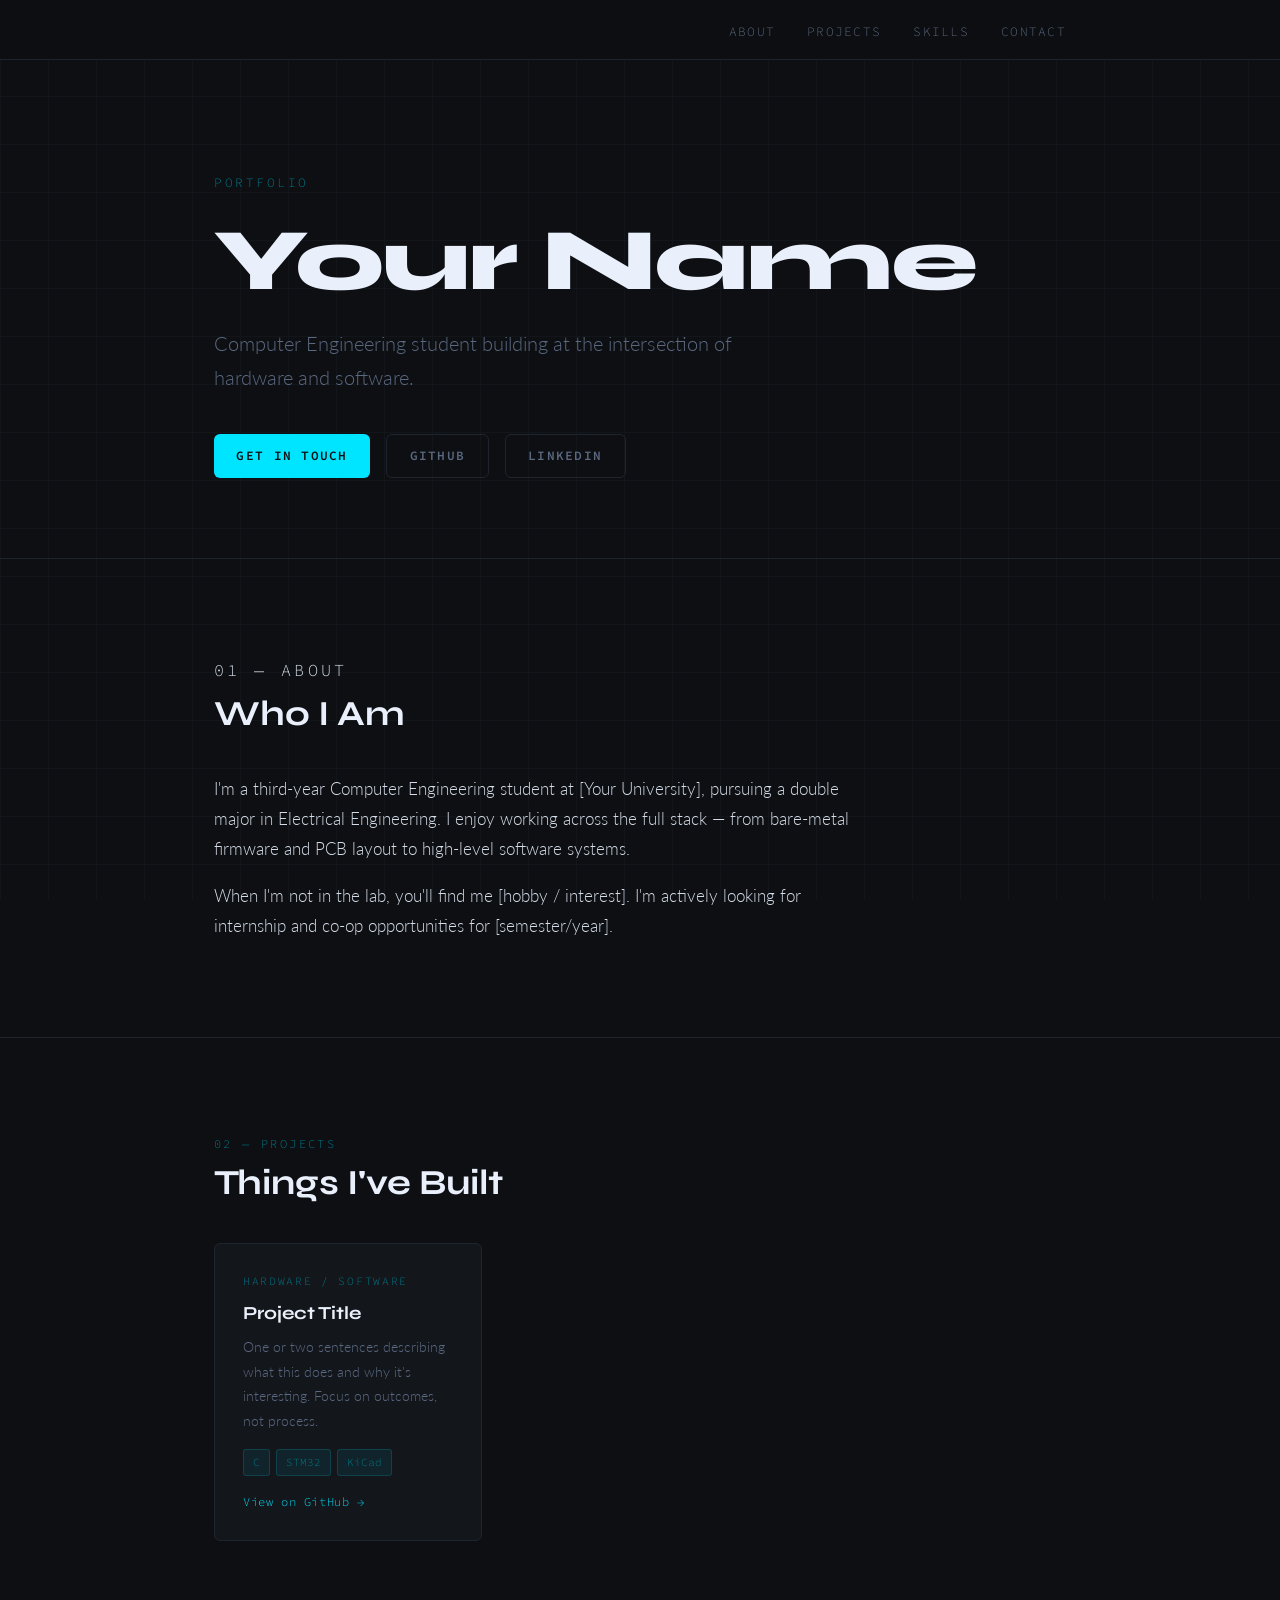
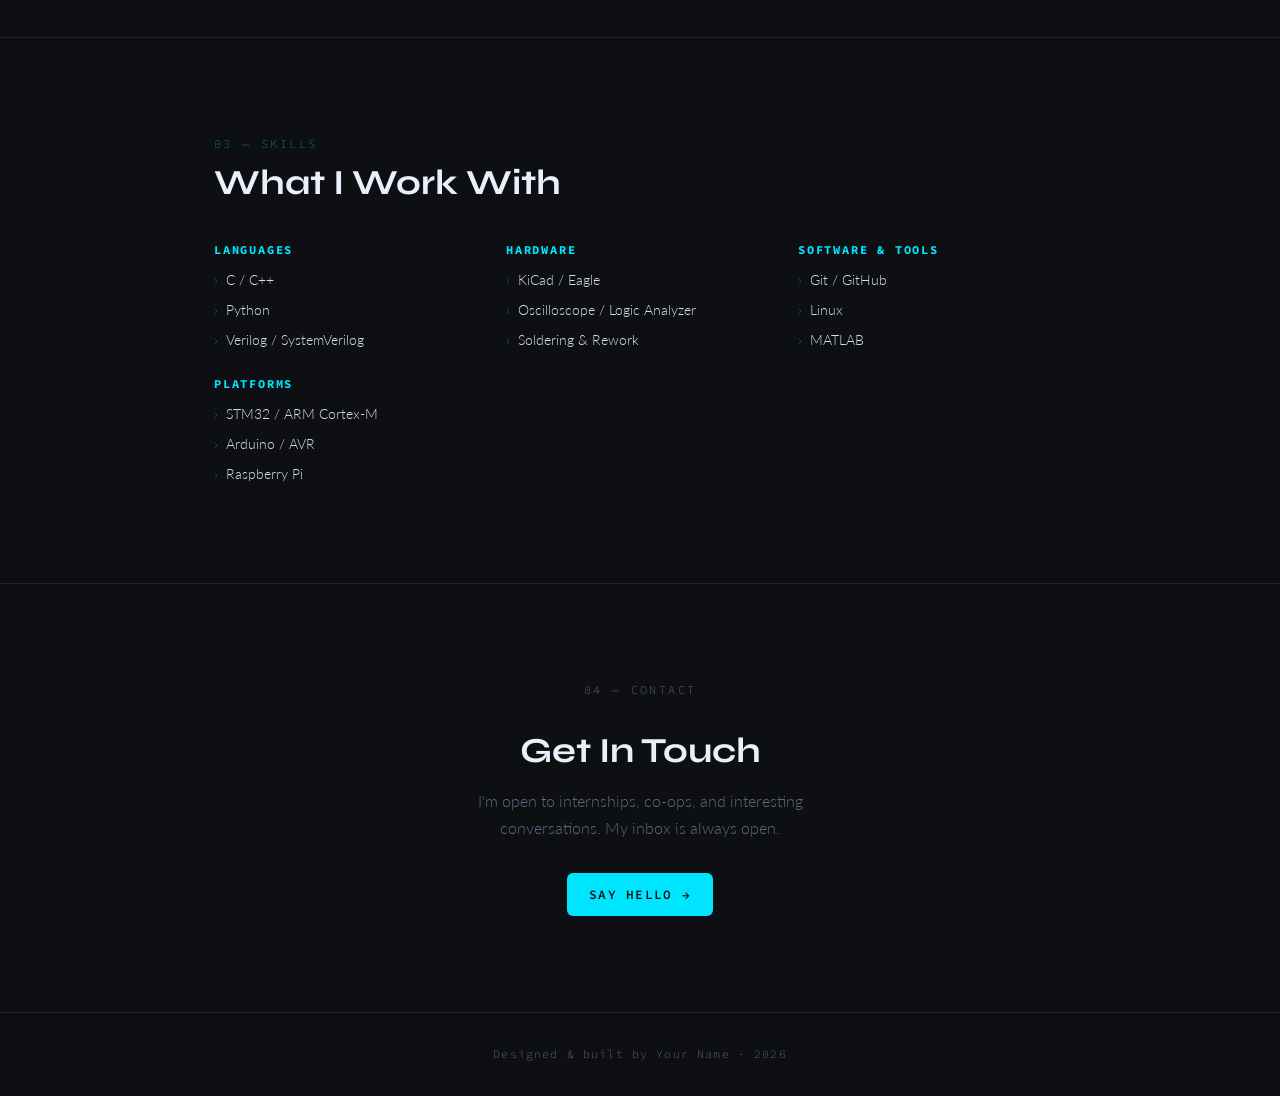
==== index.html @ cd5ce245 "first commit" ====
<!DOCTYPE html>
<html lang="en">
<head>
  <meta charset="UTF-8" />
  <meta name="viewport" content="width=device-width, initial-scale=1.0" />
  <title>Your Name — Portfolio</title>
  <meta name="description" content="Portfolio of [Your Name], Computer Engineering student." />

  <!-- Fonts: Syne (display) + Source Code Pro (mono accents) + Lato (body) -->
  <link rel="preconnect" href="https://fonts.googleapis.com" />
  <link rel="preconnect" href="https://fonts.gstatic.com" crossorigin />
  <link href="https://fonts.googleapis.com/css2?family=Syne:wght@700;800&family=Source+Code+Pro:wght@400;600&family=Lato:wght@300;400;700&display=swap" rel="stylesheet" />

  <style>
    /* ─── Design Tokens ──────────────────────────────────────────── */
    :root {
      --bg:          #0d0f12;
      --bg-card:     #13161b;
      --border:      #1f2530;
      --accent:      #00e5ff;
      --accent-dim:  #007a8a;
      --text:        #d4dce8;
      --text-muted:  #5a6880;
      --text-head:   #eaf0fb;

      --font-display: 'Syne', sans-serif;
      --font-mono:    'Source Code Pro', monospace;
      --font-body:    'Lato', sans-serif;

      --radius:  6px;
      --gap:     2rem;
      --section: 6rem;
    }

    /* ─── Reset & Base ───────────────────────────────────────────── */
    *, *::before, *::after { box-sizing: border-box; margin: 0; padding: 0; }

    html { scroll-behavior: smooth; }

    body {
      background-color: var(--bg);
      color: var(--text);
      font-family: var(--font-body);
      font-weight: 300;
      font-size: 1rem;
      line-height: 1.7;
      -webkit-font-smoothing: antialiased;
    }

    /* Subtle grid texture */
    body::before {
      content: '';
      position: fixed;
      inset: 0;
      background-image:
        linear-gradient(var(--border) 1px, transparent 1px),
        linear-gradient(90deg, var(--border) 1px, transparent 1px);
      background-size: 48px 48px;
      opacity: 0.35;
      pointer-events: none;
      z-index: 0;
    }

    main, header, footer, nav { position: relative; z-index: 1; }

    a { color: var(--accent); text-decoration: none; transition: opacity 0.2s; }
    a:hover { opacity: 0.75; }

    h1, h2, h3 {
      font-family: var(--font-display);
      color: var(--text-head);
      line-height: 1.1;
    }

    code, .mono {
      font-family: var(--font-mono);
      font-size: 0.85em;
      color: var(--accent);
    }

    img { max-width: 100%; display: block; }

    /* ─── Layout Helpers ─────────────────────────────────────────── */
    .container {
      max-width: 900px;
      margin: 0 auto;
      padding: 0 1.5rem;
    }

    section {
      padding: var(--section) 0;
      border-bottom: 1px solid var(--border);
    }

    .section-label {
      font-family: var(--font-mono);
      font-size: 0.75rem;
      letter-spacing: 0.2em;
      text-transform: uppercase;
      color: var(--accent-dim);
      margin-bottom: 0.6rem;
    }

    .section-title {
      font-size: clamp(1.6rem, 4vw, 2.2rem);
      margin-bottom: 2.5rem;
    }

    /* ─── Navigation ─────────────────────────────────────────────── */
    nav {
      position: sticky;
      top: 0;
      z-index: 100;
      border-bottom: 1px solid var(--border);
      background: rgba(13, 15, 18, 0.88);
      backdrop-filter: blur(12px);
    }

    .nav-inner {
      display: flex;
      align-items: center;
      justify-content: space-between;
      max-width: 900px;
      margin: 0 auto;
      padding: 1rem 1.5rem;
    }

    .nav-logo {
      font-family: var(--font-mono);
      font-size: 0.9rem;
      color: var(--accent);
      font-weight: 600;
      letter-spacing: 0.05em;
    }

    .nav-links {
      display: flex;
      gap: 2rem;
      list-style: none;
    }

    .nav-links a {
      font-family: var(--font-mono);
      font-size: 0.8rem;
      color: var(--text-muted);
      letter-spacing: 0.1em;
      text-transform: uppercase;
      transition: color 0.2s;
    }

    .nav-links a:hover { color: var(--accent); opacity: 1; }

    /* ─── Hero ───────────────────────────────────────────────────── */
    #hero {
      padding: 7rem 0 5rem;
      border-bottom: 1px solid var(--border);
    }

    .hero-eyebrow {
      font-family: var(--font-mono);
      font-size: 0.8rem;
      letter-spacing: 0.2em;
      text-transform: uppercase;
      color: var(--accent-dim);
      margin-bottom: 1.2rem;
    }

    .hero-name {
      font-size: clamp(3rem, 10vw, 5.5rem);
      font-weight: 800;
      letter-spacing: -0.02em;
      color: var(--text-head);
      margin-bottom: 1rem;
    }

    .hero-tagline {
      font-size: clamp(1rem, 2.5vw, 1.25rem);
      color: var(--text-muted);
      max-width: 520px;
      margin-bottom: 2.5rem;
      font-weight: 300;
    }

    .hero-links {
      display: flex;
      flex-wrap: wrap;
      gap: 1rem;
    }

    .btn {
      display: inline-flex;
      align-items: center;
      gap: 0.4rem;
      font-family: var(--font-mono);
      font-size: 0.8rem;
      font-weight: 600;
      letter-spacing: 0.1em;
      text-transform: uppercase;
      padding: 0.65rem 1.4rem;
      border-radius: var(--radius);
      transition: background 0.2s, color 0.2s, opacity 0.2s;
    }

    .btn-primary {
      background: var(--accent);
      color: var(--bg);
    }

    .btn-primary:hover { opacity: 0.85; }

    .btn-outline {
      border: 1px solid var(--border);
      color: var(--text-muted);
      background: transparent;
    }

    .btn-outline:hover { border-color: var(--accent); color: var(--accent); opacity: 1; }

    /* ─── About ──────────────────────────────────────────────────── */
    #about p {
      max-width: 640px;
      font-size: 1.05rem;
      line-height: 1.8;
      color: var(--text);
    }

    #about p + p { margin-top: 1rem; }

    /* ─── Projects ───────────────────────────────────────────────── */
    .projects-grid {
      display: grid;
      grid-template-columns: repeat(auto-fill, minmax(260px, 1fr));
      gap: 1.5rem;
    }

    .project-card {
      background: var(--bg-card);
      border: 1px solid var(--border);
      border-radius: var(--radius);
      padding: 1.75rem;
      display: flex;
      flex-direction: column;
      gap: 0.75rem;
      transition: border-color 0.2s, transform 0.2s;
    }

    .project-card:hover {
      border-color: var(--accent-dim);
      transform: translateY(-3px);
    }

    .project-type {
      font-family: var(--font-mono);
      font-size: 0.7rem;
      letter-spacing: 0.15em;
      text-transform: uppercase;
      color: var(--accent-dim);
    }

    .project-title {
      font-family: var(--font-display);
      font-size: 1.15rem;
      color: var(--text-head);
    }

    .project-desc {
      font-size: 0.9rem;
      color: var(--text-muted);
      flex: 1;
    }

    .tag-list {
      display: flex;
      flex-wrap: wrap;
      gap: 0.4rem;
      margin-top: 0.25rem;
    }

    .tag {
      font-family: var(--font-mono);
      font-size: 0.68rem;
      padding: 0.2rem 0.55rem;
      border-radius: 3px;
      background: rgba(0, 229, 255, 0.07);
      border: 1px solid rgba(0, 229, 255, 0.15);
      color: var(--accent-dim);
    }

    .project-link {
      font-family: var(--font-mono);
      font-size: 0.75rem;
      color: var(--accent);
      letter-spacing: 0.05em;
      margin-top: 0.25rem;
    }

    /* ─── Skills ─────────────────────────────────────────────────── */
    .skills-grid {
      display: grid;
      grid-template-columns: repeat(auto-fill, minmax(200px, 1fr));
      gap: 1.5rem;
    }

    .skill-group h3 {
      font-family: var(--font-mono);
      font-size: 0.75rem;
      letter-spacing: 0.15em;
      text-transform: uppercase;
      color: var(--accent);
      margin-bottom: 0.75rem;
    }

    .skill-group ul {
      list-style: none;
      display: flex;
      flex-direction: column;
      gap: 0.35rem;
    }

    .skill-group li {
      font-size: 0.9rem;
      color: var(--text);
      padding-left: 0.75rem;
      position: relative;
    }

    .skill-group li::before {
      content: '›';
      position: absolute;
      left: 0;
      color: var(--accent-dim);
    }

    /* ─── Contact ────────────────────────────────────────────────── */
    #contact {
      border-bottom: none;
      text-align: center;
    }

    #contact .section-title { margin-bottom: 1rem; }

    #contact p {
      color: var(--text-muted);
      margin-bottom: 2rem;
      max-width: 420px;
      margin-left: auto;
      margin-right: auto;
    }

    /* ─── Footer ─────────────────────────────────────────────────── */
    footer {
      text-align: center;
      padding: 2rem 1.5rem;
      border-top: 1px solid var(--border);
    }

    footer p {
      font-family: var(--font-mono);
      font-size: 0.72rem;
      color: var(--text-muted);
      letter-spacing: 0.1em;
    }

    /* ─── Fade-in Animation ──────────────────────────────────────── */
    .fade-in {
      opacity: 0;
      transform: translateY(18px);
      animation: fadeUp 0.6s ease forwards;
    }

    @keyframes fadeUp {
      to { opacity: 1; transform: translateY(0); }
    }

    .fade-in:nth-child(1) { animation-delay: 0.05s; }
    .fade-in:nth-child(2) { animation-delay: 0.15s; }
    .fade-in:nth-child(3) { animation-delay: 0.25s; }
    .fade-in:nth-child(4) { animation-delay: 0.35s; }

    /* ─── Responsive ─────────────────────────────────────────────── */
    @media (max-width: 600px) {
      .nav-links { display: none; }
      #hero { padding: 5rem 0 3rem; }
    }
  </style>
</head>

<body>

  <!-- ── Navigation ───────────────────────────────────────────────── -->
  <nav>
    <div class="nav-inner">
      <span class="nav-logo"><!-- your initials or handle, e.g. JDS --></span>
      <ul class="nav-links">
        <li><a href="#about">About</a></li>
        <li><a href="#projects">Projects</a></li>
        <li><a href="#skills">Skills</a></li>
        <li><a href="#contact">Contact</a></li>
      </ul>
    </div>
  </nav>

  <main>

    <!-- ── Hero ───────────────────────────────────────────────────── -->
    <section id="hero">
      <div class="container">
        <p class="hero-eyebrow fade-in">Portfolio</p>
        <h1 class="hero-name fade-in">Your Name</h1>
        <p class="hero-tagline fade-in">
          Computer Engineering student building at the intersection of hardware and software.
        </p>
        <div class="hero-links fade-in">
          <a href="mailto:you@email.com" class="btn btn-primary">Get in Touch</a>
          <a href="https://github.com/yourusername" target="_blank" rel="noopener" class="btn btn-outline">GitHub</a>
          <a href="https://linkedin.com/in/yourusername" target="_blank" rel="noopener" class="btn btn-outline">LinkedIn</a>
          <!-- Optional: link to your resume PDF
          <a href="/resume.pdf" target="_blank" class="btn btn-outline">Résumé</a>
          -->
        </div>
      </div>
    </section>

    <!-- ── About ──────────────────────────────────────────────────── -->
    <section id="about">
      <div class="container">
        <p class="section-label">01 — About</p>
        <h2 class="section-title">Who I Am</h2>

        <!-- Replace with your own bio -->
        <p>
          I'm a third-year Computer Engineering student at [Your University], pursuing a double major
          in Electrical Engineering. I enjoy working across the full stack — from bare-metal firmware
          and PCB layout to high-level software systems.
        </p>
        <p>
          When I'm not in the lab, you'll find me [hobby / interest]. I'm actively looking for
          internship and co-op opportunities for [semester/year].
        </p>
      </div>
    </section>

    <!-- ── Projects ───────────────────────────────────────────────── -->
    <section id="projects">
      <div class="container">
        <p class="section-label">02 — Projects</p>
        <h2 class="section-title">Things I've Built</h2>

        <div class="projects-grid">

          <!-- ── Project Card Template ──
               Copy & paste this block for each project.
               project-type: "Hardware", "Software", or "Hardware / Software"
          -->
          <div class="project-card">
            <span class="project-type">Hardware / Software</span>
            <h3 class="project-title">Project Title</h3>
            <p class="project-desc">
              One or two sentences describing what this does and why it's interesting. Focus on
              outcomes, not process.
            </p>
            <div class="tag-list">
              <span class="tag">C</span>
              <span class="tag">STM32</span>
              <span class="tag">KiCad</span>
              <!-- Add more tags as needed -->
            </div>
            <a class="project-link" href="https://github.com/yourusername/repo" target="_blank" rel="noopener">
              View on GitHub →
            </a>
          </div>

          <!-- ── Add more project cards here ── -->

        </div>
      </div>
    </section>

    <!-- ── Skills ─────────────────────────────────────────────────── -->
    <section id="skills">
      <div class="container">
        <p class="section-label">03 — Skills</p>
        <h2 class="section-title">What I Work With</h2>

        <div class="skills-grid">

          <div class="skill-group">
            <h3>Languages</h3>
            <ul>
              <li>C / C++</li>
              <li>Python</li>
              <li>Verilog / SystemVerilog</li>
              <!-- Add more -->
            </ul>
          </div>

          <div class="skill-group">
            <h3>Hardware</h3>
            <ul>
              <li>KiCad / Eagle</li>
              <li>Oscilloscope / Logic Analyzer</li>
              <li>Soldering & Rework</li>
              <!-- Add more -->
            </ul>
          </div>

          <div class="skill-group">
            <h3>Software & Tools</h3>
            <ul>
              <li>Git / GitHub</li>
              <li>Linux</li>
              <li>MATLAB</li>
              <!-- Add more -->
            </ul>
          </div>

          <div class="skill-group">
            <h3>Platforms</h3>
            <ul>
              <li>STM32 / ARM Cortex-M</li>
              <li>Arduino / AVR</li>
              <li>Raspberry Pi</li>
              <!-- Add more -->
            </ul>
          </div>

        </div>
      </div>
    </section>

    <!-- ── Contact ────────────────────────────────────────────────── -->
    <section id="contact">
      <div class="container">
        <p class="section-label">04 — Contact</p>
        <h2 class="section-title">Get In Touch</h2>
        <p>
          I'm open to internships, co-ops, and interesting conversations.
          My inbox is always open.
        </p>
        <a href="mailto:you@email.com" class="btn btn-primary">Say Hello →</a>
      </div>
    </section>

  </main>

  <!-- ── Footer ─────────────────────────────────────────────────── -->
  <footer>
    <p>Designed &amp; built by Your Name · <!-- year auto-updates -->
      <script>document.write(new Date().getFullYear())</script>
    </p>
  </footer>

</body>
</html>
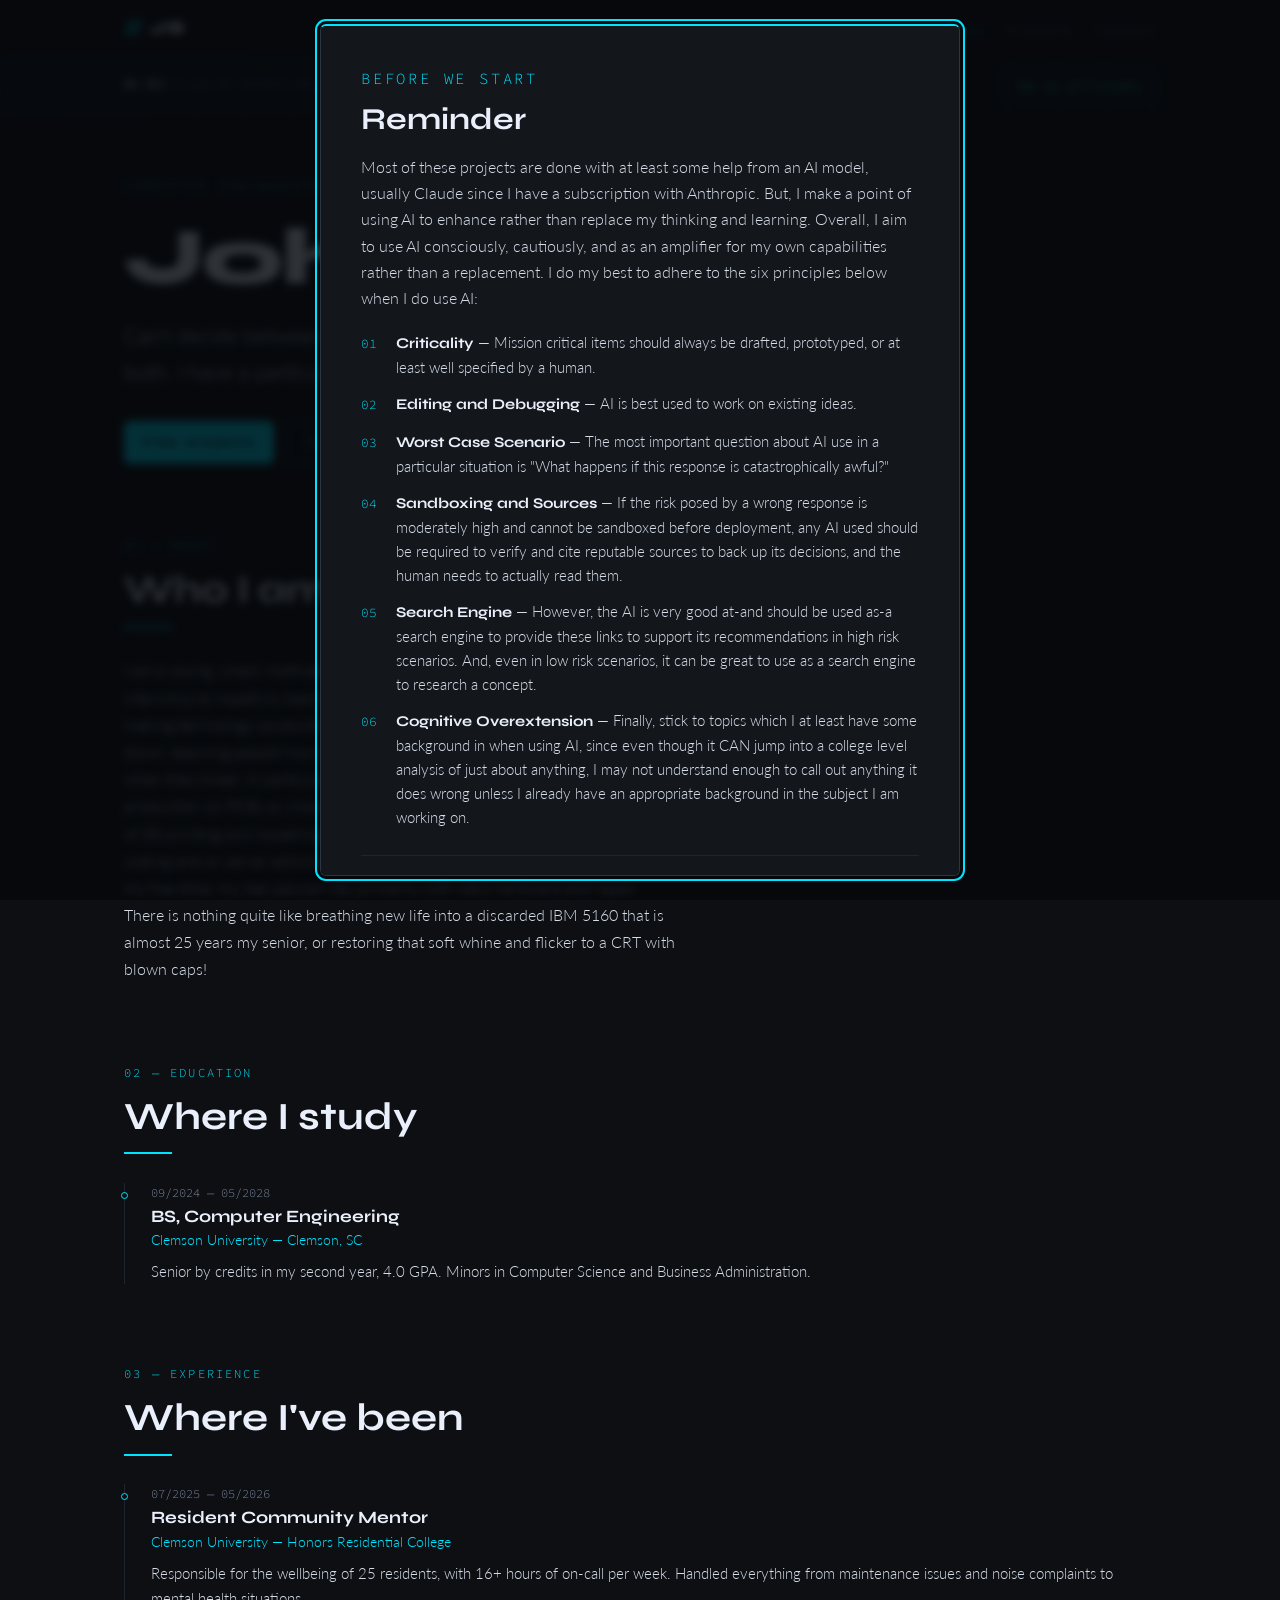
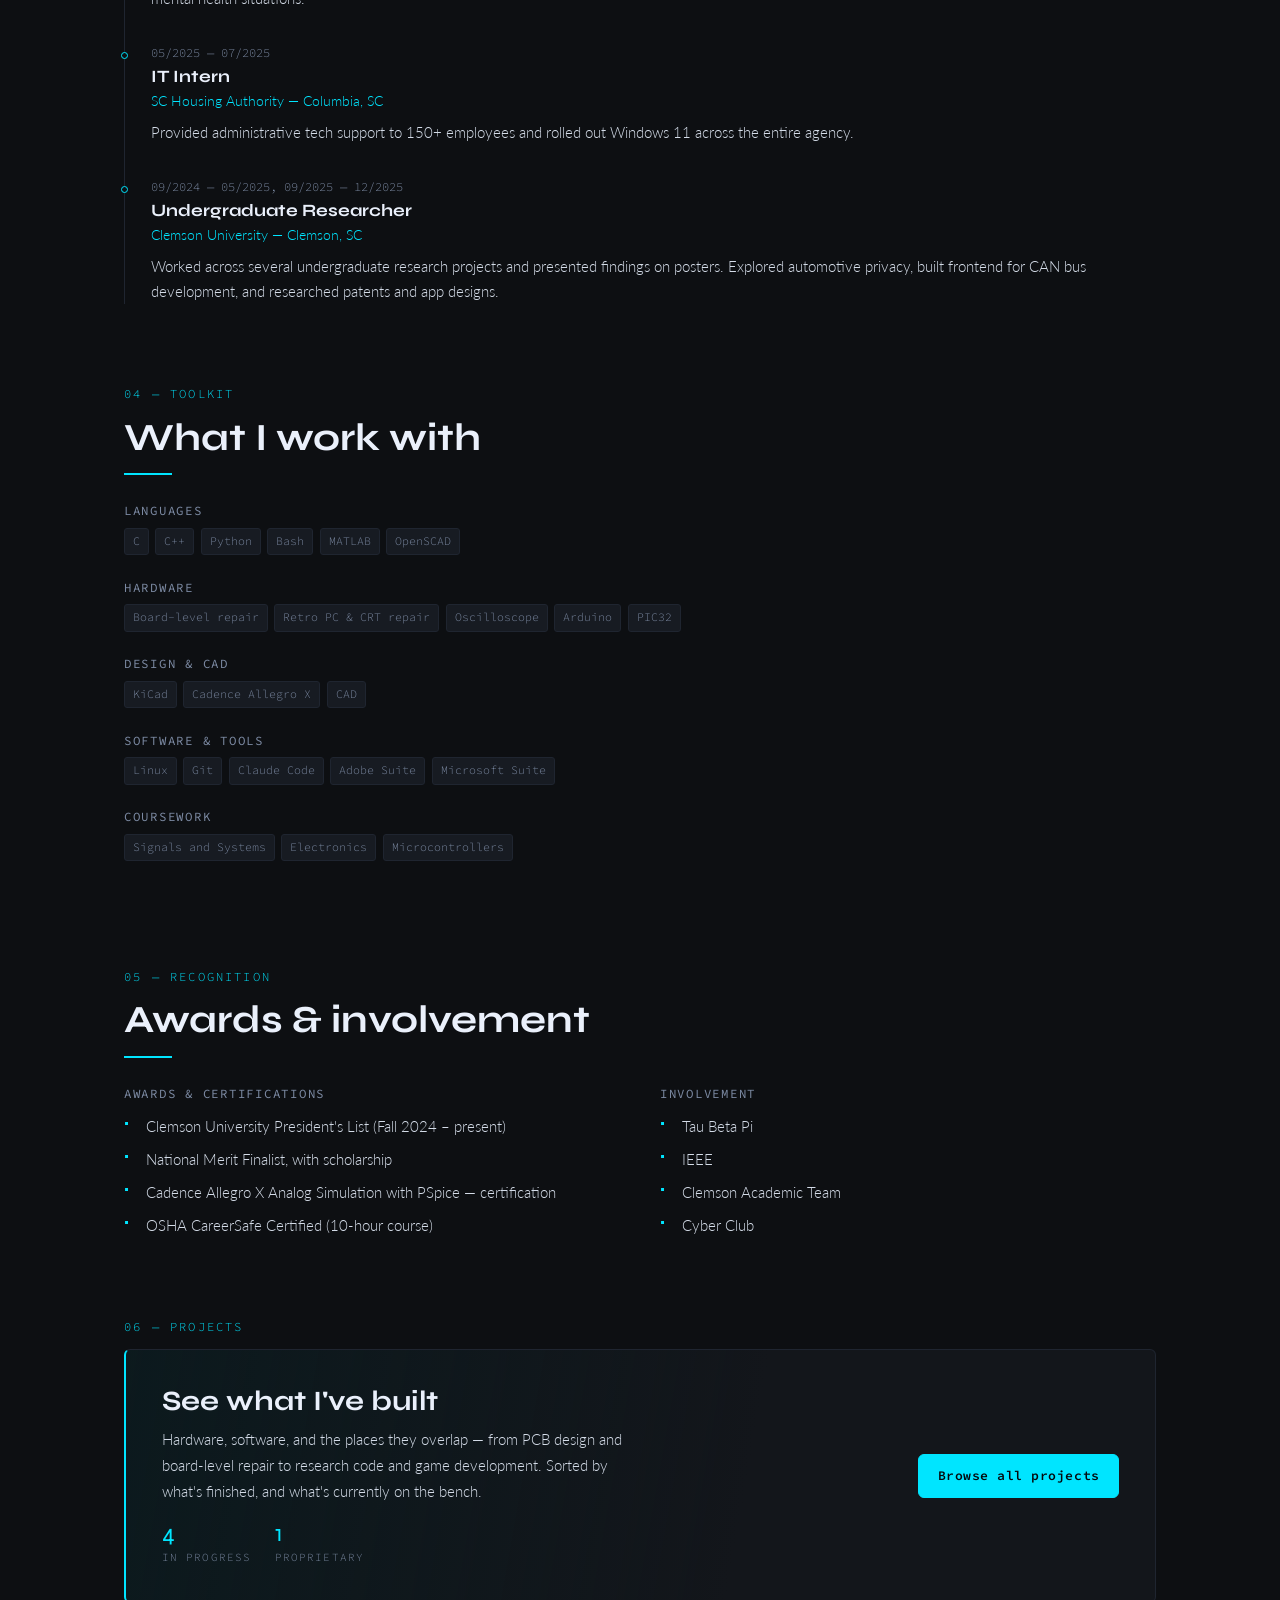
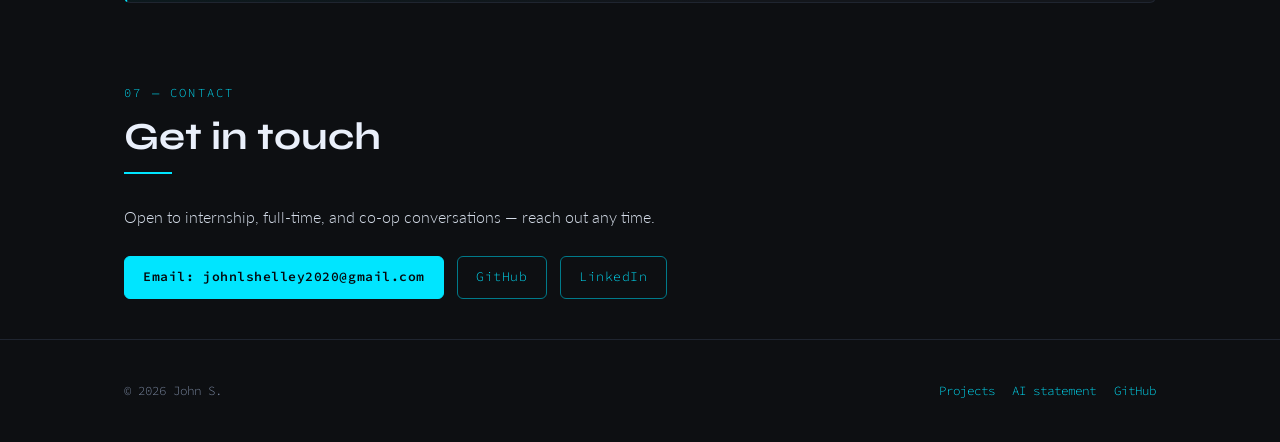
==== commit 8bda1205: "Prep for fall career fair" ====
--- a/index.html
+++ b/index.html
@@ -3,552 +3,149 @@
 <head>
   <meta charset="UTF-8" />
   <meta name="viewport" content="width=device-width, initial-scale=1.0" />
-  <title>Your Name — Portfolio</title>
-  <meta name="description" content="Portfolio of [Your Name], Computer Engineering student." />
+  <title>Portfolio</title>
+  <meta name="description" content="" />
+  <meta property="og:type" content="website" />
 
-  <!-- Fonts: Syne (display) + Source Code Pro (mono accents) + Lato (body) -->
   <link rel="preconnect" href="https://fonts.googleapis.com" />
   <link rel="preconnect" href="https://fonts.gstatic.com" crossorigin />
   <link href="https://fonts.googleapis.com/css2?family=Syne:wght@700;800&family=Source+Code+Pro:wght@400;600&family=Lato:wght@300;400;700&display=swap" rel="stylesheet" />
+  <link rel="stylesheet" href="styles.css" />
+</head>
+<!-- Content is filled in from info.txt + AIDisclaimer.txt by main.js. -->
+<body data-page="home" data-auto-popup="true">
 
-  <style>
-    /* ─── Design Tokens ──────────────────────────────────────────── */
-    :root {
-      --bg:          #0d0f12;
-      --bg-card:     #13161b;
-      --border:      #1f2530;
-      --accent:      #00e5ff;
-      --accent-dim:  #007a8a;
-      --text:        #d4dce8;
-      --text-muted:  #5a6880;
-      --text-head:   #eaf0fb;
+<a class="skip-link" href="#main">Skip to content</a>
 
-      --font-display: 'Syne', sans-serif;
-      --font-mono:    'Source Code Pro', monospace;
-      --font-body:    'Lato', sans-serif;
+<!-- ══ AI statement — text comes from AIDisclaimer.txt ══════════ -->
+<dialog class="modal" id="philosophy-modal" aria-labelledby="philosophy-title">
+  <div class="modal-inner" tabindex="-1">
+    <p class="modal-eyebrow">Before We Start</p>
+    <h2 id="philosophy-title">How I use AI</h2>
+    <div data-statement></div>
+    <div class="modal-actions">
+      <button class="btn btn-primary" data-close-philosophy>Continue</button>
+    </div>
+  </div>
+</dialog>
 
-      --radius:  6px;
-      --gap:     2rem;
-      --section: 6rem;
-    }
+<nav class="nav">
+  <div class="nav-inner">
+    <a class="nav-logo" href="index.html" data-field="initials"></a>
+    <ul class="nav-links">
+      <li><a href="index.html" aria-current="page">About</a></li>
+      <li><a href="projects.html">Projects</a></li>
+      <li><a href="#contact">Contact</a></li>
+    </ul>
+  </div>
+</nav>
 
-    /* ─── Reset & Base ───────────────────────────────────────────── */
-    *, *::before, *::after { box-sizing: border-box; margin: 0; padding: 0; }
+<div class="philosophy-bar">
+  <div class="container">
+    <p><b>On AI:</b> <span data-field="ai_summary"></span></p>
+    <button class="btn btn-sm" data-open-philosophy data-field="ai_button">Read the full statement</button>
+  </div>
+</div>
 
-    html { scroll-behavior: smooth; }
+<main id="main">
 
-    body {
-      background-color: var(--bg);
-      color: var(--text);
-      font-family: var(--font-body);
-      font-weight: 300;
-      font-size: 1rem;
-      line-height: 1.7;
-      -webkit-font-smoothing: antialiased;
-    }
+  <section id="hero">
+    <div class="container">
+      <p class="hero-eyebrow reveal" data-field="status"></p>
+      <h1 class="hero-name reveal" data-field="name"></h1>
+      <p class="hero-tagline reveal" data-field="tagline"></p>
+      <div class="hero-links reveal">
+        <a class="btn btn-primary" href="projects.html">View projects</a>
+        <span data-links="hero" class="contents"></span>
+      </div>
+    </div>
+  </section>
 
-    /* Subtle grid texture */
-    body::before {
-      content: '';
-      position: fixed;
-      inset: 0;
-      background-image:
-        linear-gradient(var(--border) 1px, transparent 1px),
-        linear-gradient(90deg, var(--border) 1px, transparent 1px);
-      background-size: 48px 48px;
-      opacity: 0.35;
-      pointer-events: none;
-      z-index: 0;
-    }
+  <section id="about">
+    <div class="container reveal">
+      <p class="section-label">01 — About</p>
+      <h2 class="section-title">Who I am</h2>
+      <div class="prose" id="about-prose"></div>
+    </div>
+  </section>
 
-    main, header, footer, nav { position: relative; z-index: 1; }
+  <section id="education">
+    <div class="container reveal">
+      <p class="section-label">02 — Education</p>
+      <h2 class="section-title">Where I study</h2>
+      <div class="timeline" id="education-list"></div>
+    </div>
+  </section>
 
-    a { color: var(--accent); text-decoration: none; transition: opacity 0.2s; }
-    a:hover { opacity: 0.75; }
+  <section id="experience">
+    <div class="container reveal">
+      <p class="section-label">03 — Experience</p>
+      <h2 class="section-title">Where I've been</h2>
+      <div class="timeline" id="experience-list"></div>
+    </div>
+  </section>
 
-    h1, h2, h3 {
-      font-family: var(--font-display);
-      color: var(--text-head);
-      line-height: 1.1;
-    }
+  <section id="skills">
+    <div class="container reveal">
+      <p class="section-label">04 — Toolkit</p>
+      <h2 class="section-title">What I work with</h2>
+      <div id="skills-list"></div>
+    </div>
+  </section>
 
-    code, .mono {
-      font-family: var(--font-mono);
-      font-size: 0.85em;
-      color: var(--accent);
-    }
-
-    img { max-width: 100%; display: block; }
-
-    /* ─── Layout Helpers ─────────────────────────────────────────── */
-    .container {
-      max-width: 900px;
-      margin: 0 auto;
-      padding: 0 1.5rem;
-    }
-
-    section {
-      padding: var(--section) 0;
-      border-bottom: 1px solid var(--border);
-    }
-
-    .section-label {
-      font-family: var(--font-mono);
-      font-size: 0.75rem;
-      letter-spacing: 0.2em;
-      text-transform: uppercase;
-      color: var(--accent-dim);
-      margin-bottom: 0.6rem;
-    }
-
-    .section-title {
-      font-size: clamp(1.6rem, 4vw, 2.2rem);
-      margin-bottom: 2.5rem;
-    }
-
-    /* ─── Navigation ─────────────────────────────────────────────── */
-    nav {
-      position: sticky;
-      top: 0;
-      z-index: 100;
-      border-bottom: 1px solid var(--border);
-      background: rgba(13, 15, 18, 0.88);
-      backdrop-filter: blur(12px);
-    }
-
-    .nav-inner {
-      display: flex;
-      align-items: center;
-      justify-content: space-between;
-      max-width: 900px;
-      margin: 0 auto;
-      padding: 1rem 1.5rem;
-    }
-
-    .nav-logo {
-      font-family: var(--font-mono);
-      font-size: 0.9rem;
-      color: var(--accent);
-      font-weight: 600;
-      letter-spacing: 0.05em;
-    }
-
-    .nav-links {
-      display: flex;
-      gap: 2rem;
-      list-style: none;
-    }
-
-    .nav-links a {
-      font-family: var(--font-mono);
-      font-size: 0.8rem;
-      color: var(--text-muted);
-      letter-spacing: 0.1em;
-      text-transform: uppercase;
-      transition: color 0.2s;
-    }
-
-    .nav-links a:hover { color: var(--accent); opacity: 1; }
-
-    /* ─── Hero ───────────────────────────────────────────────────── */
-    #hero {
-      padding: 7rem 0 5rem;
-      border-bottom: 1px solid var(--border);
-    }
-
-    .hero-eyebrow {
-      font-family: var(--font-mono);
-      font-size: 0.8rem;
-      letter-spacing: 0.2em;
-      text-transform: uppercase;
-      color: var(--accent-dim);
-      margin-bottom: 1.2rem;
-    }
-
-    .hero-name {
-      font-size: clamp(3rem, 10vw, 5.5rem);
-      font-weight: 800;
-      letter-spacing: -0.02em;
-      color: var(--text-head);
-      margin-bottom: 1rem;
-    }
-
-    .hero-tagline {
-      font-size: clamp(1rem, 2.5vw, 1.25rem);
-      color: var(--text-muted);
-      max-width: 520px;
-      margin-bottom: 2.5rem;
-      font-weight: 300;
-    }
-
-    .hero-links {
-      display: flex;
-      flex-wrap: wrap;
-      gap: 1rem;
-    }
-
-    .btn {
-      display: inline-flex;
-      align-items: center;
-      gap: 0.4rem;
-      font-family: var(--font-mono);
-      font-size: 0.8rem;
-      font-weight: 600;
-      letter-spacing: 0.1em;
-      text-transform: uppercase;
-      padding: 0.65rem 1.4rem;
-      border-radius: var(--radius);
-      transition: background 0.2s, color 0.2s, opacity 0.2s;
-    }
-
-    .btn-primary {
-      background: var(--accent);
-      color: var(--bg);
-    }
-
-    .btn-primary:hover { opacity: 0.85; }
-
-    .btn-outline {
-      border: 1px solid var(--border);
-      color: var(--text-muted);
-      background: transparent;
-    }
-
-    .btn-outline:hover { border-color: var(--accent); color: var(--accent); opacity: 1; }
-
-    /* ─── About ──────────────────────────────────────────────────── */
-    #about p {
-      max-width: 640px;
-      font-size: 1.05rem;
-      line-height: 1.8;
-      color: var(--text);
-    }
-
-    #about p + p { margin-top: 1rem; }
-
-    /* ─── Projects ───────────────────────────────────────────────── */
-    .projects-grid {
-      display: grid;
-      grid-template-columns: repeat(auto-fill, minmax(260px, 1fr));
-      gap: 1.5rem;
-    }
-
-    .project-card {
-      background: var(--bg-card);
-      border: 1px solid var(--border);
-      border-radius: var(--radius);
-      padding: 1.75rem;
-      display: flex;
-      flex-direction: column;
-      gap: 0.75rem;
-      transition: border-color 0.2s, transform 0.2s;
-    }
-
-    .project-card:hover {
-      border-color: var(--accent-dim);
-      transform: translateY(-3px);
-    }
-
-    .project-type {
-      font-family: var(--font-mono);
-      font-size: 0.7rem;
-      letter-spacing: 0.15em;
-      text-transform: uppercase;
-      color: var(--accent-dim);
-    }
-
-    .project-title {
-      font-family: var(--font-display);
-      font-size: 1.15rem;
-      color: var(--text-head);
-    }
-
-    .project-desc {
-      font-size: 0.9rem;
-      color: var(--text-muted);
-      flex: 1;
-    }
-
-    .tag-list {
-      display: flex;
-      flex-wrap: wrap;
-      gap: 0.4rem;
-      margin-top: 0.25rem;
-    }
-
-    .tag {
-      font-family: var(--font-mono);
-      font-size: 0.68rem;
-      padding: 0.2rem 0.55rem;
-      border-radius: 3px;
-      background: rgba(0, 229, 255, 0.07);
-      border: 1px solid rgba(0, 229, 255, 0.15);
-      color: var(--accent-dim);
-    }
-
-    .project-link {
-      font-family: var(--font-mono);
-      font-size: 0.75rem;
-      color: var(--accent);
-      letter-spacing: 0.05em;
-      margin-top: 0.25rem;
-    }
-
-    /* ─── Skills ─────────────────────────────────────────────────── */
-    .skills-grid {
-      display: grid;
-      grid-template-columns: repeat(auto-fill, minmax(200px, 1fr));
-      gap: 1.5rem;
-    }
-
-    .skill-group h3 {
-      font-family: var(--font-mono);
-      font-size: 0.75rem;
-      letter-spacing: 0.15em;
-      text-transform: uppercase;
-      color: var(--accent);
-      margin-bottom: 0.75rem;
-    }
-
-    .skill-group ul {
-      list-style: none;
-      display: flex;
-      flex-direction: column;
-      gap: 0.35rem;
-    }
-
-    .skill-group li {
-      font-size: 0.9rem;
-      color: var(--text);
-      padding-left: 0.75rem;
-      position: relative;
-    }
-
-    .skill-group li::before {
-      content: '›';
-      position: absolute;
-      left: 0;
-      color: var(--accent-dim);
-    }
-
-    /* ─── Contact ────────────────────────────────────────────────── */
-    #contact {
-      border-bottom: none;
-      text-align: center;
-    }
-
-    #contact .section-title { margin-bottom: 1rem; }
-
-    #contact p {
-      color: var(--text-muted);
-      margin-bottom: 2rem;
-      max-width: 420px;
-      margin-left: auto;
-      margin-right: auto;
-    }
-
-    /* ─── Footer ─────────────────────────────────────────────────── */
-    footer {
-      text-align: center;
-      padding: 2rem 1.5rem;
-      border-top: 1px solid var(--border);
-    }
-
-    footer p {
-      font-family: var(--font-mono);
-      font-size: 0.72rem;
-      color: var(--text-muted);
-      letter-spacing: 0.1em;
-    }
-
-    /* ─── Fade-in Animation ──────────────────────────────────────── */
-    .fade-in {
-      opacity: 0;
-      transform: translateY(18px);
-      animation: fadeUp 0.6s ease forwards;
-    }
-
-    @keyframes fadeUp {
-      to { opacity: 1; transform: translateY(0); }
-    }
-
-    .fade-in:nth-child(1) { animation-delay: 0.05s; }
-    .fade-in:nth-child(2) { animation-delay: 0.15s; }
-    .fade-in:nth-child(3) { animation-delay: 0.25s; }
-    .fade-in:nth-child(4) { animation-delay: 0.35s; }
-
-    /* ─── Responsive ─────────────────────────────────────────────── */
-    @media (max-width: 600px) {
-      .nav-links { display: none; }
-      #hero { padding: 5rem 0 3rem; }
-    }
-  </style>
-</head>
-
-<body>
-
-  <!-- ── Navigation ───────────────────────────────────────────────── -->
-  <nav>
-    <div class="nav-inner">
-      <span class="nav-logo"><!-- your initials or handle, e.g. JDS --></span>
-      <ul class="nav-links">
-        <li><a href="#about">About</a></li>
-        <li><a href="#projects">Projects</a></li>
-        <li><a href="#skills">Skills</a></li>
-        <li><a href="#contact">Contact</a></li>
-      </ul>
-    </div>
-  </nav>
-
-  <main>
-
-    <!-- ── Hero ───────────────────────────────────────────────────── -->
-    <section id="hero">
-      <div class="container">
-        <p class="hero-eyebrow fade-in">Portfolio</p>
-        <h1 class="hero-name fade-in">Your Name</h1>
-        <p class="hero-tagline fade-in">
-          Computer Engineering student building at the intersection of hardware and software.
-        </p>
-        <div class="hero-links fade-in">
-          <a href="mailto:you@email.com" class="btn btn-primary">Get in Touch</a>
-          <a href="https://github.com/yourusername" target="_blank" rel="noopener" class="btn btn-outline">GitHub</a>
-          <a href="https://linkedin.com/in/yourusername" target="_blank" rel="noopener" class="btn btn-outline">LinkedIn</a>
-          <!-- Optional: link to your resume PDF
-          <a href="/resume.pdf" target="_blank" class="btn btn-outline">Résumé</a>
-          -->
+  <section id="recognition">
+    <div class="container reveal">
+      <p class="section-label">05 — Recognition</p>
+      <h2 class="section-title">Awards &amp; involvement</h2>
+      <div class="list-columns">
+        <div class="list-block">
+          <h3>Awards &amp; certifications</h3>
+          <ul class="marked-list" id="awards-list"></ul>
+        </div>
+        <div class="list-block">
+          <h3>Involvement</h3>
+          <ul class="marked-list" id="affiliations-list"></ul>
         </div>
       </div>
-    </section>
+    </div>
+  </section>
 
-    <!-- ── About ──────────────────────────────────────────────────── -->
-    <section id="about">
-      <div class="container">
-        <p class="section-label">01 — About</p>
-        <h2 class="section-title">Who I Am</h2>
+  <section id="projects-cta">
+    <div class="container reveal">
+      <p class="section-label">06 — Projects</p>
+      <div class="cta-panel">
+        <div class="cta-copy">
+          <h2 data-field="cta_title">See what I've built</h2>
+          <p data-field="cta_text"></p>
+          <div class="cta-counts" id="cta-counts"></div>
+        </div>
+        <a class="btn btn-primary" href="projects.html" data-field="cta_button">Browse all projects</a>
+      </div>
+    </div>
+  </section>
 
-        <!-- Replace with your own bio -->
-        <p>
-          I'm a third-year Computer Engineering student at [Your University], pursuing a double major
-          in Electrical Engineering. I enjoy working across the full stack — from bare-metal firmware
-          and PCB layout to high-level software systems.
-        </p>
-        <p>
-          When I'm not in the lab, you'll find me [hobby / interest]. I'm actively looking for
-          internship and co-op opportunities for [semester/year].
-        </p>
-      </div>
-    </section>
+  <section id="contact">
+    <div class="container reveal">
+      <p class="section-label">07 — Contact</p>
+      <h2 class="section-title">Get in touch</h2>
+      <div class="prose"><p data-field="contact_blurb" data-optional="true"></p></div>
+      <div class="hero-links" data-links="contact" style="margin-top:1.6rem"></div>
+    </div>
+  </section>
 
-    <!-- ── Projects ───────────────────────────────────────────────── -->
-    <section id="projects">
-      <div class="container">
-        <p class="section-label">02 — Projects</p>
-        <h2 class="section-title">Things I've Built</h2>
+</main>
 
-        <div class="projects-grid">
+<footer>
+  <div class="container">
+    <span>© <span id="year"></span> <span data-field="name"></span></span>
+    <span class="foot-links">
+      <a href="projects.html">Projects</a>
+      <a href="#" data-open-philosophy>AI statement</a>
+      <span data-links="footer" class="contents"></span>
+    </span>
+  </div>
+</footer>
 
-          <!-- ── Project Card Template ──
-               Copy & paste this block for each project.
-               project-type: "Hardware", "Software", or "Hardware / Software"
-          -->
-          <div class="project-card">
-            <span class="project-type">Hardware / Software</span>
-            <h3 class="project-title">Project Title</h3>
-            <p class="project-desc">
-              One or two sentences describing what this does and why it's interesting. Focus on
-              outcomes, not process.
-            </p>
-            <div class="tag-list">
-              <span class="tag">C</span>
-              <span class="tag">STM32</span>
-              <span class="tag">KiCad</span>
-              <!-- Add more tags as needed -->
-            </div>
-            <a class="project-link" href="https://github.com/yourusername/repo" target="_blank" rel="noopener">
-              View on GitHub →
-            </a>
-          </div>
-
-          <!-- ── Add more project cards here ── -->
-
-        </div>
-      </div>
-    </section>
-
-    <!-- ── Skills ─────────────────────────────────────────────────── -->
-    <section id="skills">
-      <div class="container">
-        <p class="section-label">03 — Skills</p>
-        <h2 class="section-title">What I Work With</h2>
-
-        <div class="skills-grid">
-
-          <div class="skill-group">
-            <h3>Languages</h3>
-            <ul>
-              <li>C / C++</li>
-              <li>Python</li>
-              <li>Verilog / SystemVerilog</li>
-              <!-- Add more -->
-            </ul>
-          </div>
-
-          <div class="skill-group">
-            <h3>Hardware</h3>
-            <ul>
-              <li>KiCad / Eagle</li>
-              <li>Oscilloscope / Logic Analyzer</li>
-              <li>Soldering & Rework</li>
-              <!-- Add more -->
-            </ul>
-          </div>
-
-          <div class="skill-group">
-            <h3>Software & Tools</h3>
-            <ul>
-              <li>Git / GitHub</li>
-              <li>Linux</li>
-              <li>MATLAB</li>
-              <!-- Add more -->
-            </ul>
-          </div>
-
-          <div class="skill-group">
-            <h3>Platforms</h3>
-            <ul>
-              <li>STM32 / ARM Cortex-M</li>
-              <li>Arduino / AVR</li>
-              <li>Raspberry Pi</li>
-              <!-- Add more -->
-            </ul>
-          </div>
-
-        </div>
-      </div>
-    </section>
-
-    <!-- ── Contact ────────────────────────────────────────────────── -->
-    <section id="contact">
-      <div class="container">
-        <p class="section-label">04 — Contact</p>
-        <h2 class="section-title">Get In Touch</h2>
-        <p>
-          I'm open to internships, co-ops, and interesting conversations.
-          My inbox is always open.
-        </p>
-        <a href="mailto:you@email.com" class="btn btn-primary">Say Hello →</a>
-      </div>
-    </section>
-
-  </main>
-
-  <!-- ── Footer ─────────────────────────────────────────────────── -->
-  <footer>
-    <p>Designed &amp; built by Your Name · <!-- year auto-updates -->
-      <script>document.write(new Date().getFullYear())</script>
-    </p>
-  </footer>
-
+<script src="main.js"></script>
 </body>
 </html>
--- a/styles.css
+++ b/styles.css
@@ -0,0 +1,428 @@
+/* ═══════════════════════════════════════════════════════════════
+   Portfolio — shared stylesheet
+   Dark technical: Syne display / Source Code Pro mono / Lato body
+   ═══════════════════════════════════════════════════════════════ */
+
+:root {
+  --bg:         #0d0f12;
+  --bg-card:    #13161b;
+  --bg-raised:  #171b22;
+  --border:     #1f2530;
+  --border-lit: #2c3443;
+  --accent:     #00e5ff;
+  --accent-dim: #007a8a;
+  --text:       #d4dce8;
+  --text-muted: #7c8aa3;
+  --text-head:  #eaf0fb;
+
+  --hw:     #ffb454;
+  --sw:     #7de08d;
+  --hybrid: #b48cff;
+
+  --font-display: 'Syne', system-ui, sans-serif;
+  --font-mono:    'Source Code Pro', ui-monospace, monospace;
+  --font-body:    'Lato', system-ui, sans-serif;
+
+  --radius: 6px;
+  --maxw:   1080px;
+}
+
+*, *::before, *::after { box-sizing: border-box; margin: 0; padding: 0; }
+
+html { scroll-behavior: smooth; }
+@media (prefers-reduced-motion: reduce) {
+  html { scroll-behavior: auto; }
+  *, *::before, *::after { animation-duration: .01ms !important; transition-duration: .01ms !important; }
+}
+
+body {
+  background: var(--bg);
+  color: var(--text);
+  font-family: var(--font-body);
+  font-weight: 300;
+  font-size: 1rem;
+  line-height: 1.7;
+  -webkit-font-smoothing: antialiased;
+  overflow-x: hidden;
+}
+
+/* Faint engineering-paper grid behind everything */
+body::before {
+  content: '';
+  position: fixed;
+  inset: 0;
+  background-image:
+    linear-gradient(var(--border) 1px, transparent 1px),
+    linear-gradient(90deg, var(--border) 1px, transparent 1px);
+  background-size: 48px 48px;
+  opacity: .3;
+  pointer-events: none;
+  z-index: 0;
+}
+body > * { position: relative; z-index: 1; }
+
+a { color: var(--accent); text-decoration: none; transition: opacity .2s; }
+a:hover { opacity: .72; }
+
+h1, h2, h3, h4 { font-family: var(--font-display); color: var(--text-head); line-height: 1.12; font-weight: 700; }
+
+:focus-visible { outline: 2px solid var(--accent); outline-offset: 3px; border-radius: 2px; }
+
+.container { width: 100%; max-width: var(--maxw); margin: 0 auto; padding-inline: 1.5rem; }
+
+.mono { font-family: var(--font-mono); font-size: .85em; }
+
+.skip-link {
+  position: absolute; left: -9999px; top: 0;
+  background: var(--accent); color: #05080c; padding: .6rem 1rem; z-index: 100;
+  font-family: var(--font-mono); font-size: .8rem;
+}
+.skip-link:focus { left: 0; }
+
+/* ─── Nav ─────────────────────────────────────────────────────── */
+.nav {
+  position: sticky; top: 0; z-index: 50;
+  background: rgba(13, 15, 18, .86);
+  backdrop-filter: blur(10px);
+  border-bottom: 1px solid var(--border);
+}
+.nav-inner {
+  max-width: var(--maxw); margin: 0 auto; padding: .9rem 1.5rem;
+  display: flex; align-items: center; justify-content: space-between; gap: 1rem;
+}
+.nav-logo {
+  font-family: var(--font-display); font-weight: 800; font-size: 1.05rem;
+  letter-spacing: .06em; color: var(--text-head);
+}
+.nav-logo::before { content: '//'; color: var(--accent); margin-right: .4rem; }
+.nav-links { display: flex; gap: 1.4rem; list-style: none; flex-wrap: wrap; }
+.nav-links a {
+  font-family: var(--font-mono); font-size: .82rem; color: var(--text-muted);
+  letter-spacing: .04em; transition: color .2s; opacity: 1;
+}
+.nav-links a:hover, .nav-links a[aria-current="page"] { color: var(--accent); opacity: 1; }
+
+/* ─── Philosophy banner (the always-available reopen) ──────────── */
+.philosophy-bar {
+  border-bottom: 1px solid var(--border);
+  background: linear-gradient(90deg, rgba(0,229,255,.06), transparent 65%);
+}
+.philosophy-bar .container {
+  display: flex; align-items: center; justify-content: space-between;
+  gap: 1rem; flex-wrap: wrap; padding-block: .7rem;
+}
+.philosophy-bar p {
+  font-family: var(--font-mono); font-size: .78rem; color: var(--text-muted);
+  letter-spacing: .02em; margin: 0;
+}
+.philosophy-bar p b { color: var(--text); font-weight: 600; }
+
+/* ─── Buttons ─────────────────────────────────────────────────── */
+.btn {
+  display: inline-block;
+  font-family: var(--font-mono); font-size: .82rem; letter-spacing: .04em;
+  padding: .6rem 1.15rem; border-radius: var(--radius);
+  border: 1px solid var(--accent-dim); color: var(--accent);
+  background: transparent; cursor: pointer;
+  transition: background .2s, color .2s, border-color .2s; opacity: 1;
+}
+.btn:hover { background: rgba(0,229,255,.1); border-color: var(--accent); opacity: 1; }
+.btn-primary { background: var(--accent); color: #05080c; border-color: var(--accent); font-weight: 600; }
+.btn-primary:hover { background: #5cefff; color: #05080c; }
+.btn-sm { padding: .38rem .8rem; font-size: .74rem; }
+
+/* ─── Sections ────────────────────────────────────────────────── */
+section { padding-block: 2.5rem; }
+/* Keep the sticky nav from covering a heading you jumped to. */
+section[id] { scroll-margin-top: 5rem; }
+.section-label {
+  font-family: var(--font-mono); font-size: .76rem; letter-spacing: .18em;
+  text-transform: uppercase; color: var(--accent); margin-bottom: .7rem;
+}
+.section-title { font-size: clamp(1.7rem, 4vw, 2.4rem); margin-bottom: 1.8rem; }
+.section-title::after {
+  content: ''; display: block; width: 3rem; height: 2px;
+  background: var(--accent); margin-top: .9rem;
+}
+.prose p + p { margin-top: 1rem; }
+.prose { max-width: 62ch; }
+
+/* ─── Hero ────────────────────────────────────────────────────── */
+#hero { padding-block: clamp(2rem, 6vw, 4rem) 2rem; }
+.hero-eyebrow {
+  font-family: var(--font-mono); font-size: .8rem; letter-spacing: .2em;
+  text-transform: uppercase; color: var(--accent); margin-bottom: 1rem;
+}
+.hero-name {
+  font-size: clamp(2.6rem, 9vw, 5rem); font-weight: 800;
+  letter-spacing: -.02em; margin-bottom: 1rem;
+}
+.hero-tagline { font-size: clamp(1.05rem, 2.4vw, 1.3rem); color: var(--text); max-width: 56ch; margin-bottom: 2rem; }
+.hero-links { display: flex; gap: .8rem; flex-wrap: wrap; }
+
+/* ─── Cards / grids ───────────────────────────────────────────── */
+.card-grid {
+  display: grid; gap: 1.25rem;
+  grid-template-columns: repeat(auto-fill, minmax(290px, 1fr));
+}
+
+.project-card {
+  background: var(--bg-card);
+  border: 1px solid var(--border);
+  border-radius: var(--radius);
+  padding: 1.5rem;
+  display: flex; flex-direction: column; gap: .7rem;
+  transition: border-color .22s, transform .22s;
+}
+.project-card:hover { border-color: var(--accent-dim); transform: translateY(-3px); }
+.project-card .meta { display: flex; gap: .5rem; flex-wrap: wrap; align-items: center; }
+.project-title { font-size: 1.15rem; }
+.project-desc { font-size: .93rem; color: var(--text); }
+.project-note {
+  font-family: var(--font-mono); font-size: .76rem; color: var(--text-muted);
+  border-left: 2px solid var(--border-lit); padding-left: .7rem;
+}
+.project-card .project-link { font-family: var(--font-mono); font-size: .8rem; margin-top: auto; padding-top: .4rem; }
+
+.chip {
+  font-family: var(--font-mono); font-size: .68rem; letter-spacing: .08em;
+  text-transform: uppercase; padding: .2rem .55rem; border-radius: 3px;
+  border: 1px solid var(--border-lit); color: var(--text-muted);
+}
+.chip-hardware { color: var(--hw);     border-color: color-mix(in srgb, var(--hw) 40%, transparent); }
+.chip-software { color: var(--sw);     border-color: color-mix(in srgb, var(--sw) 40%, transparent); }
+.chip-hybrid   { color: var(--hybrid); border-color: color-mix(in srgb, var(--hybrid) 40%, transparent); }
+
+.tag-list { display: flex; gap: .4rem; flex-wrap: wrap; }
+.tag {
+  font-family: var(--font-mono); font-size: .72rem;
+  background: var(--bg-raised); border: 1px solid var(--border);
+  color: var(--text-muted); padding: .18rem .5rem; border-radius: 3px;
+}
+
+/* ─── Tabs (projects page) ────────────────────────────────────── */
+.tabs {
+  display: flex; gap: .4rem; flex-wrap: wrap;
+  border-bottom: 1px solid var(--border);
+  margin-bottom: 2.5rem;
+}
+.tab {
+  font-family: var(--font-mono); font-size: .84rem; letter-spacing: .03em;
+  background: none; border: none; border-bottom: 2px solid transparent;
+  color: var(--text-muted); padding: .75rem 1rem; cursor: pointer;
+  transition: color .2s, border-color .2s;
+}
+.tab:hover { color: var(--text); }
+.tab[aria-selected="true"] { color: var(--accent); border-bottom-color: var(--accent); }
+.tab .count { font-size: .72rem; opacity: .65; margin-left: .35rem; }
+
+.tab-panel[hidden] { display: none; }
+.tab-intro { color: var(--text-muted); max-width: 60ch; margin-bottom: 2.5rem; font-size: .95rem; }
+
+.subcat { margin-bottom: 3.5rem; scroll-margin-top: 5rem; }
+.subcat-heading { display: flex; align-items: center; gap: 1rem; margin-bottom: 1.25rem; }
+.subcat-heading h3 { font-size: 1.05rem; letter-spacing: .1em; text-transform: uppercase; }
+.subcat-heading .rule { flex: 1; height: 1px; background: var(--border); }
+.subcat-heading .n { font-family: var(--font-mono); font-size: .75rem; color: var(--text-muted); }
+.subcat[data-empty="true"] { display: none; }
+
+.empty-state {
+  font-family: var(--font-mono); font-size: .85rem; color: var(--text-muted);
+  border: 1px dashed var(--border-lit); border-radius: var(--radius);
+  padding: 2rem; text-align: center;
+}
+
+/* ─── Skills / experience ─────────────────────────────────────── */
+.skill-group { margin-bottom: 1.6rem; }
+.skill-group h3 {
+  font-family: var(--font-mono); font-size: .78rem; letter-spacing: .14em;
+  text-transform: uppercase; color: var(--text-muted); margin-bottom: .6rem; font-weight: 400;
+}
+
+.timeline { border-left: 1px solid var(--border); padding-left: 1.6rem; display: grid; gap: 2rem; }
+.timeline-item { position: relative; }
+.timeline-item::before {
+  content: ''; position: absolute; left: calc(-1.6rem - 4px); top: .55rem;
+  width: 7px; height: 7px; border-radius: 50%;
+  background: var(--bg); border: 1px solid var(--accent);
+}
+.timeline-item .when { font-family: var(--font-mono); font-size: .76rem; color: var(--text-muted); }
+.timeline-item h3 { font-size: 1.08rem; margin-block: .2rem .15rem; }
+.timeline-item .where { font-size: .9rem; color: var(--accent); margin-bottom: .4rem; }
+.timeline-item p { font-size: .93rem; }
+
+/* ─── Modal ───────────────────────────────────────────────────── */
+.modal {
+  border: none; padding: 0; background: transparent;
+  width: min(640px, calc(100vw - 2rem));
+  max-height: calc(100vh - 3rem);
+  margin: auto;                 /* centre it in both axes */
+  color: var(--text);
+  overflow: visible;
+}
+.modal::backdrop { background: rgba(5, 8, 12, .82); backdrop-filter: blur(4px); }
+.modal[open] { animation: modal-in .28s ease-out; }
+@keyframes modal-in { from { opacity: 0; transform: translateY(12px); } to { opacity: 1; transform: none; } }
+
+.modal-inner {
+  background: var(--bg-card);
+  border: 1px solid var(--border-lit);
+  border-top: 2px solid var(--accent);
+  border-radius: var(--radius);
+  padding: clamp(1.5rem, 4vw, 2.5rem);
+  max-height: calc(100vh - 3rem); overflow-y: auto;
+}
+.modal-eyebrow {
+  font-family: var(--font-mono); font-size: .74rem; letter-spacing: .18em;
+  text-transform: uppercase; color: var(--accent); margin-bottom: .6rem;
+}
+.modal-inner h2 { font-size: clamp(1.4rem, 4vw, 1.9rem); margin-bottom: 1.1rem; }
+.modal-inner p { font-size: .97rem; }
+.modal-inner p + p { margin-top: .9rem; }
+.modal-actions { display: flex; gap: .7rem; flex-wrap: wrap; margin-top: 1.8rem; }
+
+/* ─── Footer ──────────────────────────────────────────────────── */
+footer {
+  border-top: 1px solid var(--border);
+  padding-block: 2.5rem;
+  font-family: var(--font-mono); font-size: .78rem; color: var(--text-muted);
+}
+footer .container { display: flex; justify-content: space-between; gap: 1rem; flex-wrap: wrap; align-items: center; }
+footer .foot-links { display: flex; gap: 1.1rem; flex-wrap: wrap; }
+
+/* ─── Entrance animation ──────────────────────────────────────── */
+.reveal { opacity: 0; transform: translateY(14px); transition: opacity .6s ease, transform .6s ease; }
+.reveal.visible { opacity: 1; transform: none; }
+
+@media (max-width: 560px) {
+  section { padding-block: 1.75rem; }
+  .nav-inner { flex-direction: column; align-items: flex-start; gap: .6rem; }
+}
+
+/* ─── Content injected from info.txt / AIDisclaimer.txt ───────── */
+
+/* Wrappers whose children should join the parent's flex layout */
+.contents { display: contents; }
+
+/* The six tenets, inside the AI statement */
+.tenets { list-style: none; counter-reset: tenet; margin: 1.2rem 0; display: grid; gap: .8rem; }
+.tenets li {
+  counter-increment: tenet;
+  position: relative; padding-left: 2.2rem;
+  font-size: .93rem; line-height: 1.6;
+}
+.tenets li::before {
+  content: counter(tenet, decimal-leading-zero);
+  position: absolute; left: 0; top: .1rem;
+  font-family: var(--font-mono); font-size: .8rem; color: var(--accent);
+}
+.tenets li b { color: var(--text-head); font-family: var(--font-display); font-weight: 700; }
+
+/* The in-depth explanation, collapsed by default */
+.statement-more {
+  margin-top: 1.6rem; border-top: 1px solid var(--border); padding-top: 1.2rem;
+}
+.statement-more > summary {
+  font-family: var(--font-mono); font-size: .82rem; color: var(--accent);
+  cursor: pointer; list-style: none; user-select: none;
+}
+.statement-more > summary::-webkit-details-marker { display: none; }
+.statement-more > summary::before { content: '▸ '; }
+.statement-more[open] > summary::before { content: '▾ '; }
+.statement-more > summary:hover { opacity: .75; }
+.statement-body { margin-top: 1rem; font-size: .93rem; }
+.statement-body p + p { margin-top: .9rem; }
+
+/* Shown only when info.txt could not be fetched (file:// pages) */
+.load-error {
+  background: #2a1114; border-bottom: 1px solid #5c2029; color: #ffd7dc;
+  padding: 1rem 1.5rem; font-size: .88rem; line-height: 1.6;
+}
+.load-error code {
+  font-family: var(--font-mono); font-size: .85em;
+  background: rgba(0,0,0,.35); padding: .1rem .35rem; border-radius: 3px;
+}
+
+/* ─── Recognition: awards and involvement ─────────────────────── */
+.list-columns {
+  display: grid; gap: 2.5rem;
+  grid-template-columns: repeat(auto-fit, minmax(280px, 1fr));
+}
+.list-block h3 {
+  font-family: var(--font-mono); font-size: .78rem; letter-spacing: .14em;
+  text-transform: uppercase; color: var(--text-muted); font-weight: 400;
+  margin-bottom: .9rem;
+}
+.marked-list { list-style: none; display: grid; gap: .6rem; }
+.marked-list li {
+  position: relative; padding-left: 1.4rem; font-size: .94rem; line-height: 1.55;
+}
+.marked-list li::before {
+  content: '▪'; position: absolute; left: 0; top: -.05rem;
+  color: var(--accent); font-size: .8rem;
+}
+
+/* ─── Transient confirmation toast (Ctrl+Alt+D reset) ─────────── */
+.toast {
+  position: fixed; right: 1.25rem; bottom: 1.25rem; z-index: 200;
+  background: var(--bg-card); border: 1px solid var(--accent-dim);
+  border-left: 2px solid var(--accent);
+  color: var(--text); border-radius: var(--radius);
+  font-family: var(--font-mono); font-size: .8rem;
+  padding: .7rem 1rem; max-width: min(340px, calc(100vw - 2.5rem));
+  opacity: 0; transform: translateY(8px); transition: opacity .25s, transform .25s;
+  pointer-events: none;
+}
+.toast.visible { opacity: 1; transform: none; }
+
+/* ─── Projects call-out, between recognition and contact ──────── */
+.cta-panel {
+  border: 1px solid var(--border);
+  border-left: 2px solid var(--accent);
+  border-radius: var(--radius);
+  background: linear-gradient(100deg, rgba(0,229,255,.05), var(--bg-card) 60%);
+  padding: clamp(1.5rem, 4vw, 2.25rem);
+  display: flex; align-items: center; justify-content: space-between;
+  gap: 1.5rem; flex-wrap: wrap;
+}
+.cta-copy { max-width: 52ch; }
+.cta-copy h2 { font-size: clamp(1.3rem, 3vw, 1.75rem); margin-bottom: .6rem; }
+.cta-copy p { font-size: .95rem; color: var(--text); margin: 0; }
+.cta-counts {
+  display: flex; gap: 1.5rem; flex-wrap: wrap;
+  margin-top: 1.1rem;
+}
+.cta-counts div { display: flex; flex-direction: column; gap: .1rem; }
+.cta-counts .num {
+  font-family: var(--font-display); font-size: 1.5rem; color: var(--accent); line-height: 1;
+}
+.cta-counts .lbl {
+  font-family: var(--font-mono); font-size: .68rem; letter-spacing: .1em;
+  text-transform: uppercase; color: var(--text-muted);
+}
+
+/* ─── Project images (optional, same basename as the .txt) ────── */
+.project-media {
+  margin: -1.5rem -1.5rem .3rem;
+  border-radius: var(--radius) var(--radius) 0 0;
+  overflow: hidden;
+  aspect-ratio: 16 / 9;
+  background: var(--bg-raised);
+  border-bottom: 1px solid var(--border);
+}
+.project-media img { width: 100%; height: 100%; object-fit: cover; display: block; }
+
+/* ─── Small Stuff tab ─────────────────────────────────────────── */
+.small-list { max-width: 70ch; gap: .8rem; }
+.small-list .small-item { font-size: .97rem; }
+
+/* ─── Under-construction notice (projects page) ───────────────── */
+.notice-bar {
+  border-bottom: 1px solid var(--border);
+  background: linear-gradient(90deg, rgba(255, 180, 84, .09), transparent 70%);
+}
+.notice-bar .container { padding-block: .7rem; }
+.notice-bar p {
+  font-family: var(--font-mono); font-size: .78rem; color: var(--hw);
+  letter-spacing: .02em; margin: 0;
+}
